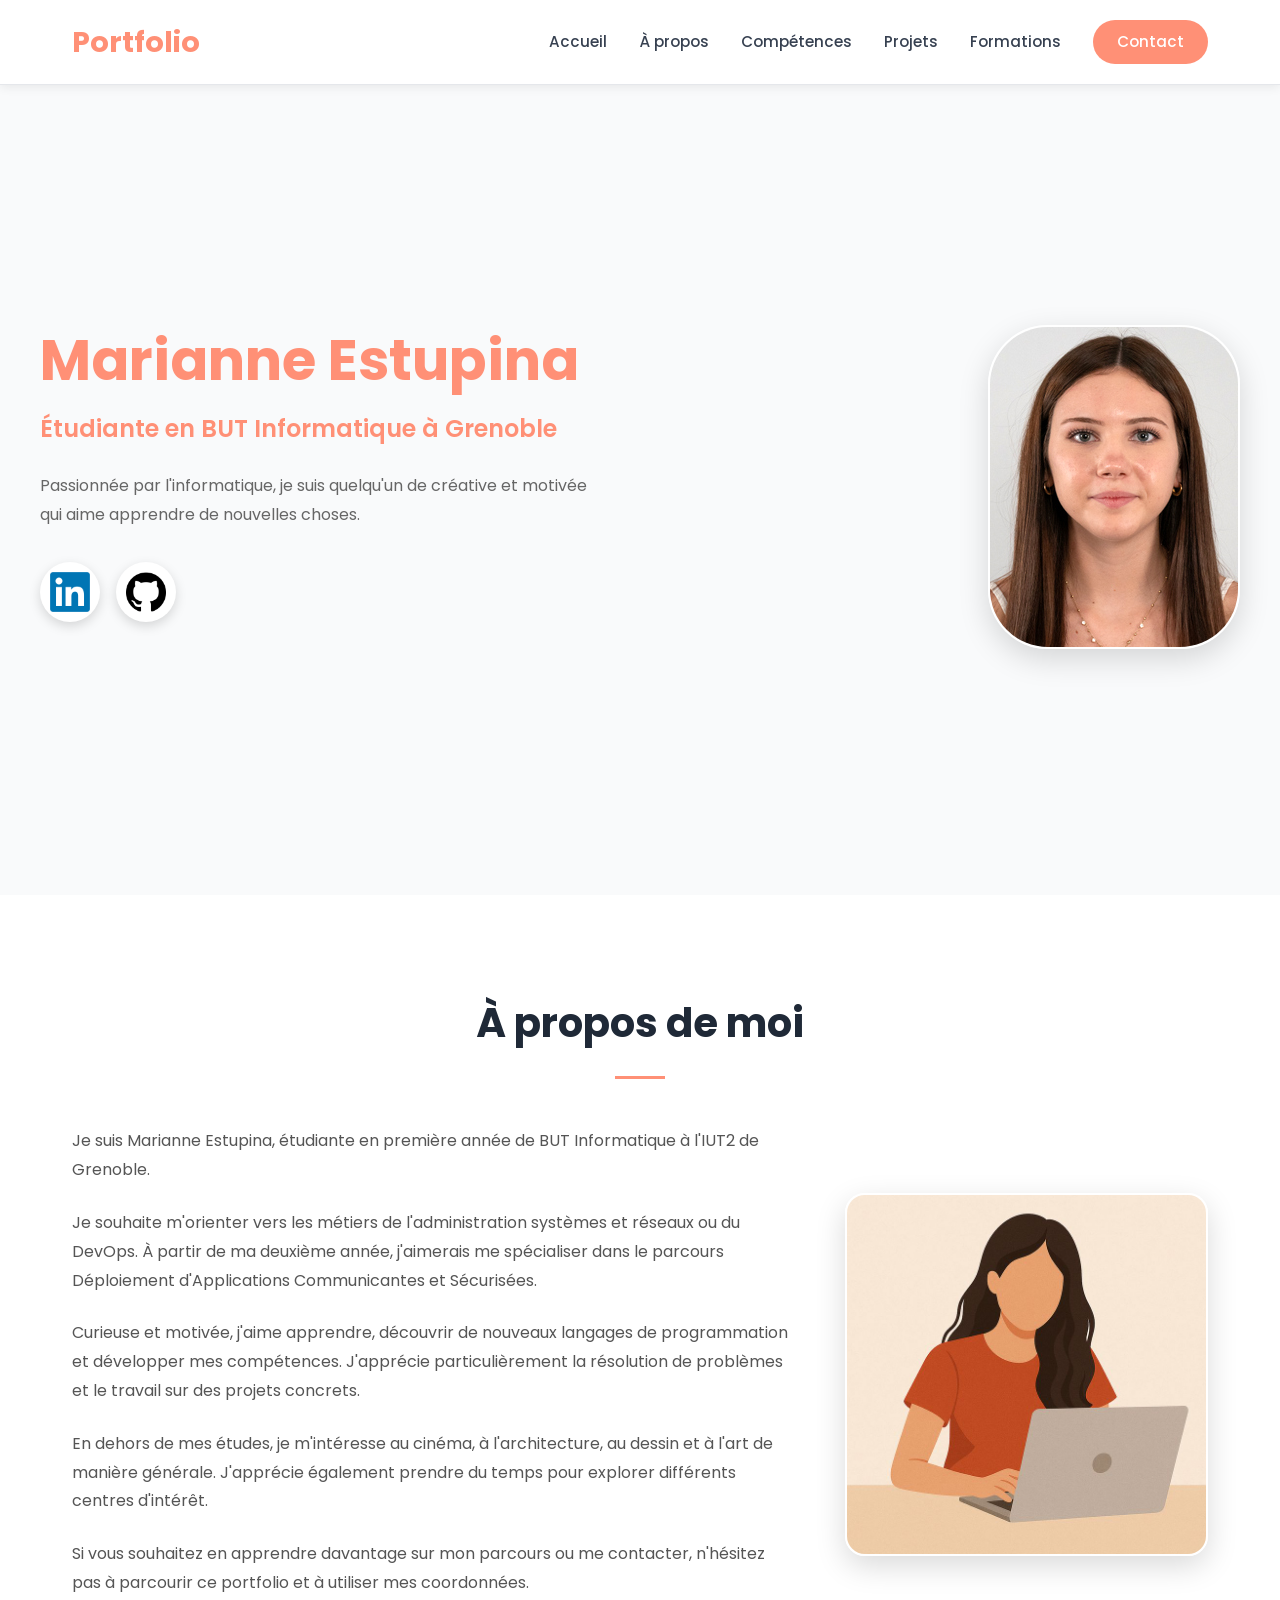
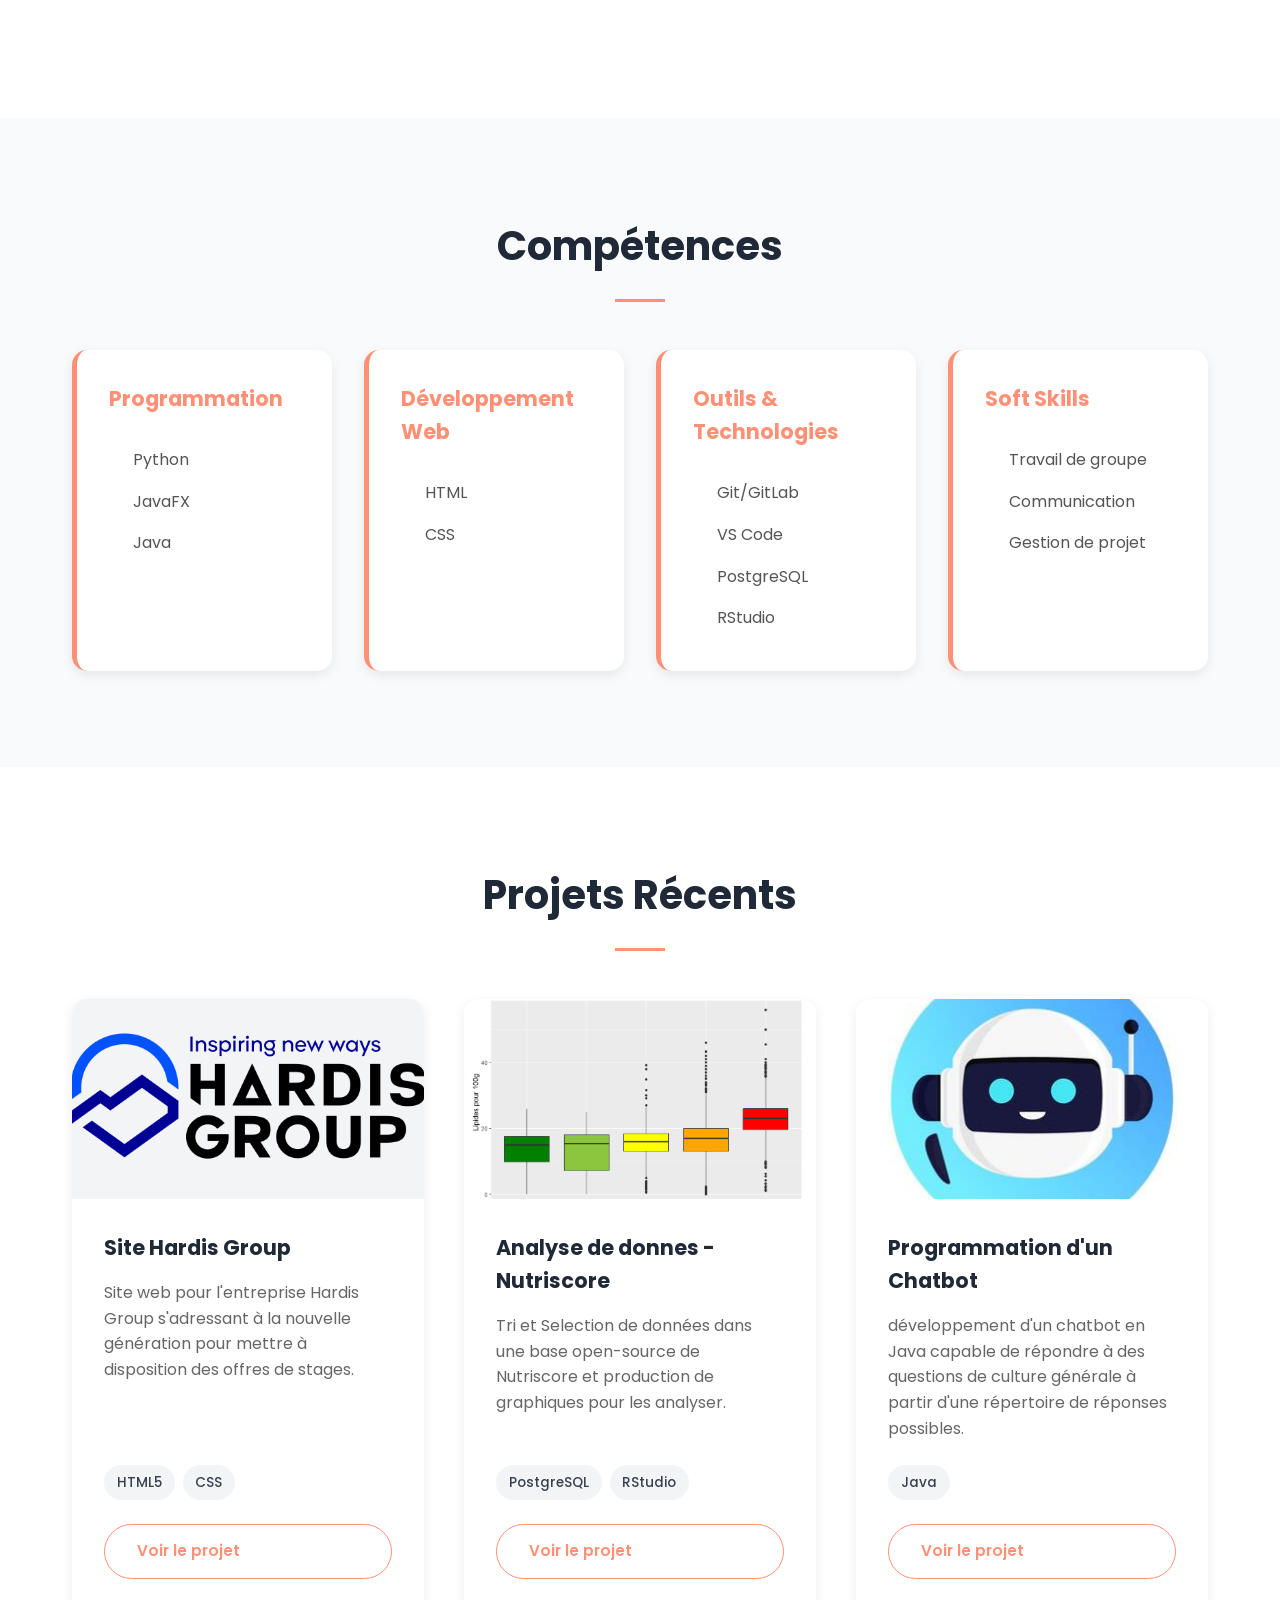
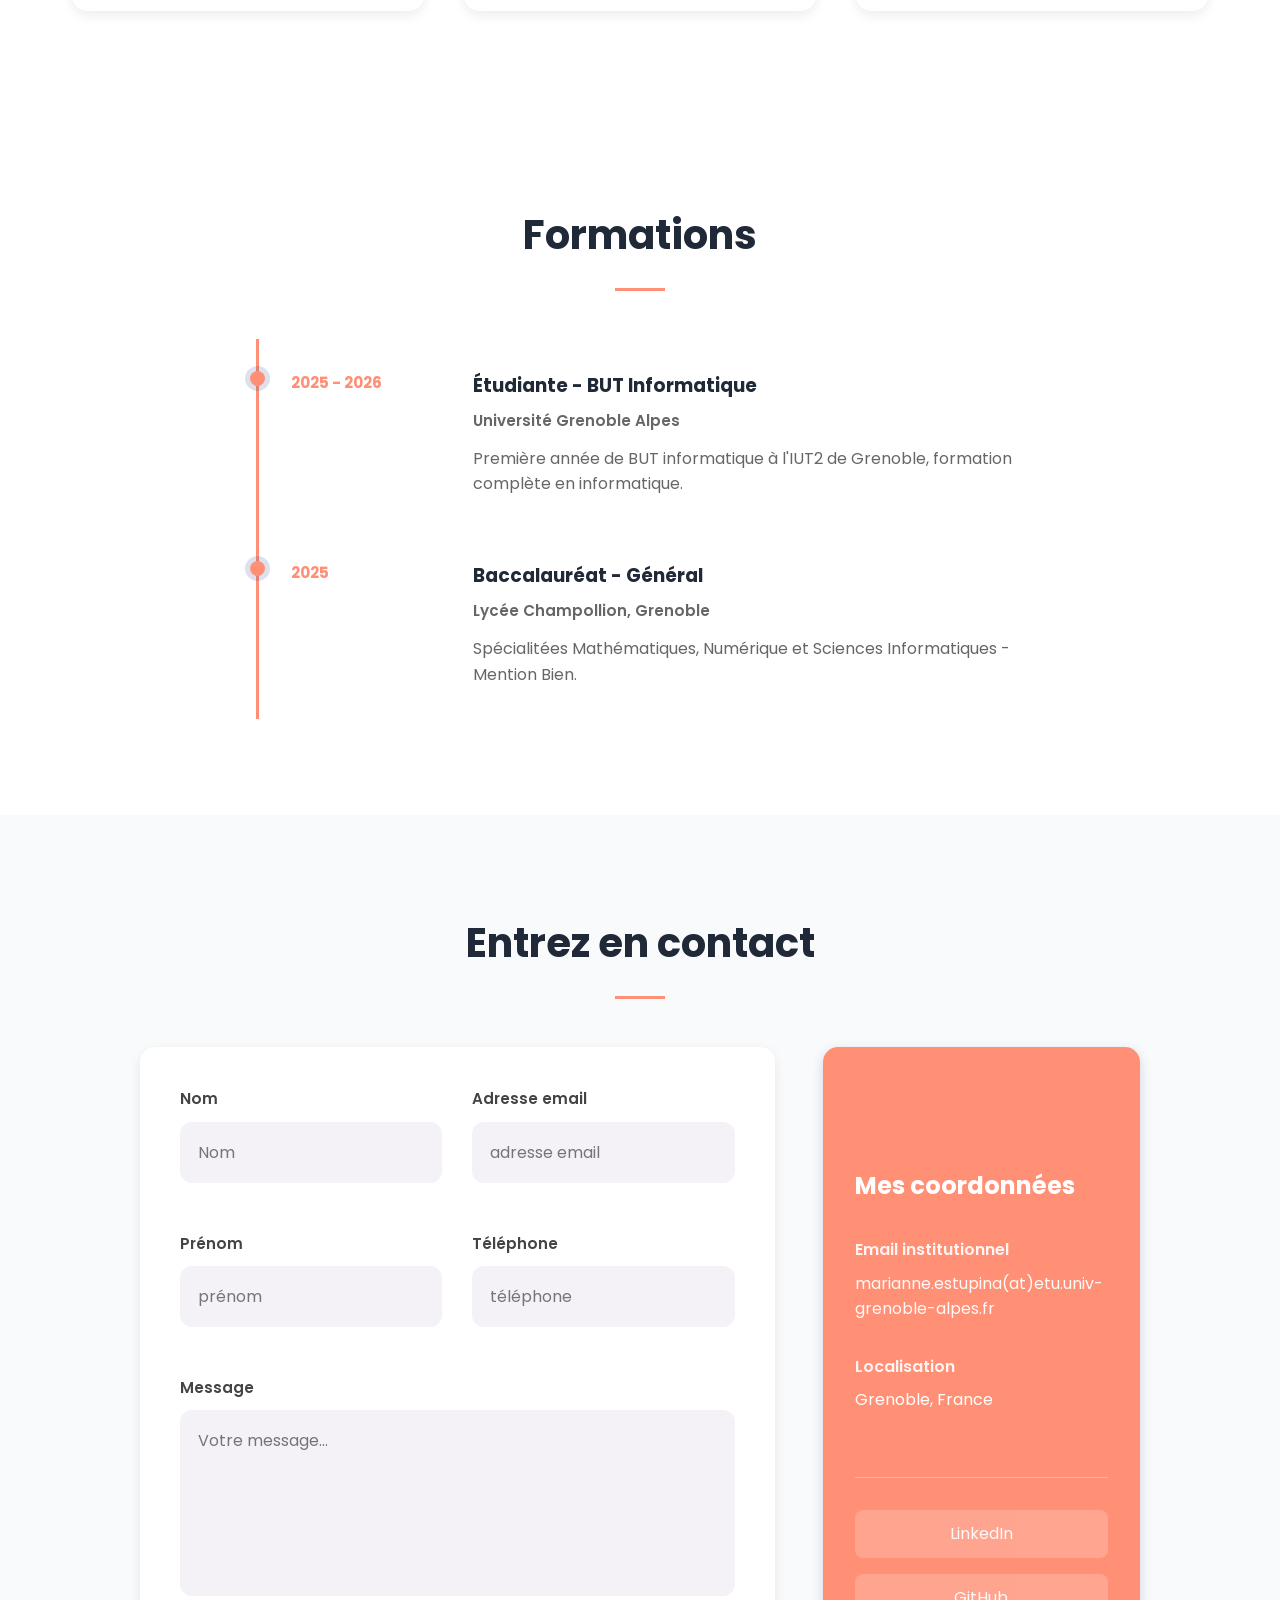
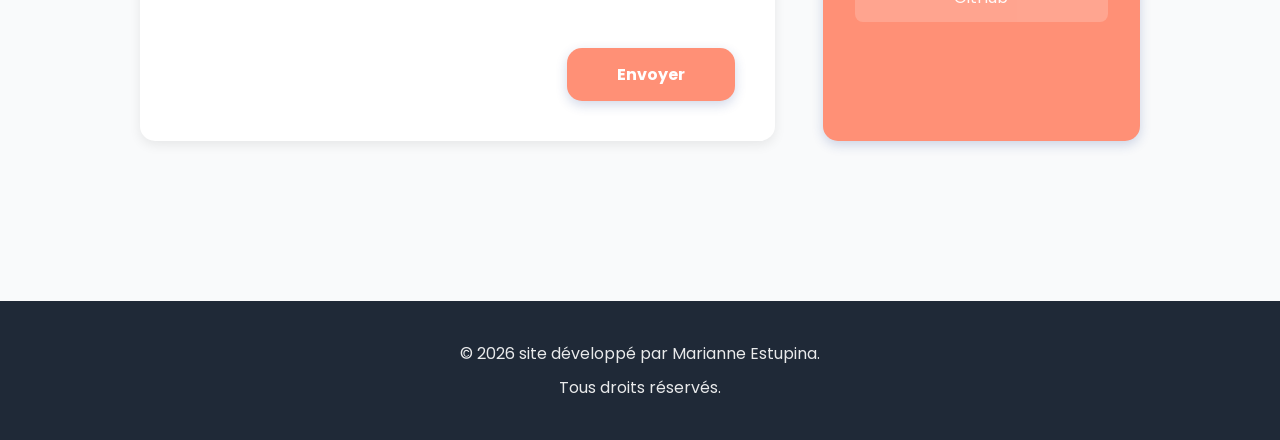
==== index.html @ e78cfd47 "Premier commit du portfolio" ====
<!DOCTYPE html>
<html lang="fr">

<head>
    <meta charset="UTF-8">
    <meta name="viewport" content="width=device-width, initial-scale=1.0">
    <title>Portfolio - Marianne Estupina</title>
    <link rel="stylesheet" href="portfolio.css">
    <link href="https://fonts.googleapis.com/css2?family=Poppins:wght@300;400;600;700&display=swap" rel="stylesheet">
</head>

<body>
    <header class="navbar">
        <div class="navbar-container">
            <div class="logo">Portfolio</div>
            <nav class="nav-menu">
                <ul>
                    <li><a href="#accueil" class="nav-link">Accueil</a></li>
                    <li><a href="#apropos" class="nav-link">À propos</a></li>
                    <li><a href="#competences" class="nav-link">Compétences</a></li>
                    <li><a href="#projets" class="nav-link">Projets</a></li>
                    <li><a href="#experiences" class="nav-link">Formations</a></li>
                    <li><a href="#contact" class="nav-link cta">Contact</a></li>
                </ul>
            </nav>
        </div>
    </header>

    <main>
        <!-- SECTION ACCUEIL -->
        <section id="accueil" class="hero">
            <div class="hero-content">
                <div class="hero-text">
                    <h1>Marianne Estupina</h1>
                    <p class="subtitle">Étudiante en BUT Informatique à Grenoble</p>
                    <p class="description">Passionnée par l'informatique, je suis quelqu'un de créative et motivée qui aime apprendre de nouvelles choses.</p>
                    <div class="social-links">
                        <a href="https://www.linkedin.com/in/marianne-estupina-a378453ab" class="social-link linkedin" title="LinkedIn"><img src="images/logo-linkedin.png" alt="logo linkedin" width="40"></a>
                        <a href="https://github.com/marianneee8" class="social-link github" title="GitHub"><img src="images/logo-github.png" alt="logo github" width="40"></a>
                    </div>
                </div>
                <div class="hero-image">
                    <img src="images/photo_profil.jpg" alt="Photo de profil de Marianne">
                </div>
            </div>
        </section>

        <!-- SECTION À PROPOS -->
        <section id="apropos" class="about">
            <div class="container">
                <h2 class="section-title">À propos de moi</h2>
                <div class="about-content">
                    <div class="about-text">
                        <p>Je suis Marianne Estupina, étudiante en première année de BUT Informatique à l'IUT2 de Grenoble.</p>
                        <p>Je souhaite m'orienter vers les métiers de l'administration systèmes et réseaux ou du DevOps.
                            À partir de ma deuxième année, j'aimerais me spécialiser dans le parcours Déploiement d'Applications
                            Communicantes et Sécurisées.
                        </p>
                        <p>Curieuse et motivée, j'aime apprendre, découvrir de nouveaux langages de programmation et développer mes compétences.
                            J'apprécie particulièrement la résolution de problèmes et le travail sur des projets concrets.
                        </p>
                        <p>En dehors de mes études, je m'intéresse au cinéma, à l'architecture, au dessin et à l'art de manière générale.
                            J'apprécie également prendre du temps pour explorer différents centres d'intérêt.
                        </p>
                        <p>Si vous souhaitez en apprendre davantage sur mon parcours ou me contacter,
                            n'hésitez pas à parcourir ce portfolio et à utiliser mes coordonnées.
                        </p>
                    </div>
                    <div class="about-image">
                        <img src="images/image-accueil.jpg" alt="Photo de profil de Marianne">
                    </div>
                </div>
            </div>
        </section>

        <!-- SECTION COMPÉTENCES -->
        <section id="competences" class="skills">
            <div class="container">
                <h2 class="section-title">Compétences</h2>
                <div class="skills-grid">
                    <div class="skill-category">
                        <h3>Programmation</h3>
                        <ul>
                            <li>Python</li>
                            <li>JavaFX</li>
                            <li>Java</li>
                            <li></li>
                        </ul>
                    </div>
                    <div class="skill-category">
                        <h3>Développement Web</h3>
                        <ul>
                            <li>HTML</li>
                            <li>CSS</li>
                        </ul>
                    </div>
                    <div class="skill-category">
                        <h3>Outils &amp; Technologies</h3>
                        <ul>
                            <li>Git/GitLab</li>
                            <li>VS Code</li>
                            <li>PostgreSQL</li>
                            <li>RStudio</li>
                        </ul>
                    </div>
                    <div class="skill-category">
                        <h3>Soft Skills</h3>
                        <ul>
                            <li>Travail de groupe</li>
                            <li>Communication</li>
                            <li>Gestion de projet</li>
                        </ul>
                    </div>
                </div>
            </div>
        </section>

        <!-- SECTION PROJETS -->
        <section id="projets" class="projects">
            <div class="container">
                <h2 class="section-title">Projets Récents</h2>
                <div class="projects-grid">
                    <div class="project-card">
                        <div class="project-image">
                            <img src="images/image-projet-hardis.png" alt="Site Hardis Group">
                        </div>
                        <div class="project-info">
                            <h3>Site Hardis Group</h3>
                            <p>Site web pour l'entreprise Hardis Group s'adressant à la nouvelle génération pour mettre à disposition des offres de stages.</p>
                            <div class="project-tags">
                                <span>HTML5</span>
                                <span>CSS</span>
                            </div>
                            <a href="projet1.html" class="btn btn-secondary">Voir le projet</a>
                        </div>
                    </div>
                    <div class="project-card">
                        <div class="project-image">
                            <img src="images/image-projet-nutriscore.png" alt="Analyse de Données Nutriscore">
                        </div>
                        <div class="project-info">
                            <h3>Analyse de donnes - Nutriscore</h3>
                            <p>Tri et Selection de données dans une base open-source de Nutriscore et production de graphiques pour les analyser.</p>
                            <div class="project-tags">
                                <span>PostgreSQL</span>
                                <span>RStudio</span>
                            </div>
                            <a href="projet2.html" class="btn btn-secondary">Voir le projet</a>
                        </div>
                    </div>
                    <div class="project-card">
                        <div class="project-image">
                            <img src="images/image-projet-chatbot.jpg" alt="Programmation d'un Chatbot">
                        </div>
                        <div class="project-info">
                            <h3>Programmation d'un Chatbot</h3>
                            <p>développement d'un chatbot en Java capable de répondre à des questions de culture générale à partir d'une répertoire de réponses possibles.</p>
                            <div class="project-tags">
                                <span>Java</span>
                            </div>
                            <a href="projet3.html" class="btn btn-secondary">Voir le projet</a>
                        </div>
                    </div>
                </div>
            </div>
        </section>

        <!-- SECTION EXPÉRIENCES -->
        <section id="experiences" class="experiences">
            <div class="container">
                <h2 class="section-title">Formations</h2>
                <div class="timeline">
                    <div class="timeline-item">
                        <div class="timeline-date">2025 - 2026</div>
                        <div class="timeline-content">
                            <h3>Étudiante - BUT Informatique</h3>
                            <p class="company">Université Grenoble Alpes</p>
                            <p>Première année de BUT informatique à l'IUT2 de Grenoble, formation complète en informatique.</p>
                        </div>
                    </div>
                    <div class="timeline-item">
                        <div class="timeline-date">2025</div>
                        <div class="timeline-content">
                            <h3>Baccalauréat - Général</h3>
                            <p class="company">Lycée Champollion, Grenoble</p>
                            <p>Spécialitées Mathématiques, Numérique et Sciences Informatiques - Mention Bien.</p>
                        </div>
                    </div>
                </div>
            </div>
        </section>

        <!-- SECTION CONTACT -->
        <section id="contact" class="contact">
            <div class="container">
                <h2 class="section-title">Entrez en contact</h2>
                <div class="contact-wrapper">
                    <form class="contact-form">
                        <div class="form-row">
                            <div class="form-group">
                                <label for="nom">Nom</label>
                                <input type="text" id="nom" name="nom" placeholder="Nom">
                            </div>
                            <div class="form-group">
                                <label for="email">Adresse email</label>
                                <input type="email" id="email" name="email" placeholder="adresse email">
                            </div>
                        </div>

                        <div class="form-row">
                            <div class="form-group">
                                <label for="prenom">Prénom</label>
                                <input type="text" id="prenom" name="prenom" placeholder="prénom">
                            </div>
                            <div class="form-group">
                                <label for="tel">Téléphone</label>
                                <input type="tel" id="tel" name="tel" placeholder="téléphone">
                            </div>
                        </div>

                        <div class="form-group full">
                            <label for="message">Message</label>
                            <textarea id="message" name="message" rows="6" placeholder="Votre message..."></textarea>
                        </div>

                        <div class="button-container">
                            <button type="submit" class="btn-submit">envoyer</button>
                        </div>
                    </form>

                    <div class="contact-info">
                        <h3>Mes coordonnées</h3>
                        <div class="info-item">
                            <span class="label">Email institutionnel</span>
                            <a href="mailto:marianne@example.com">marianne.estupina(at)etu.univ-grenoble-alpes.fr</a>
                        </div>
                        <div class="info-item">
                            <span class="label">Localisation</span>
                            <p>Grenoble, France</p>
                        </div>
                        <div class="social-contact">
                            <a href="https://www.linkedin.com/in/marianne-estupina-a378453ab" class="social-icon">LinkedIn</a>
                            <a href="https://github.com/marianneee8" class="social-icon">GitHub</a>
                        </div>
                    </div>
                </div>
            </div>
        </section>

    </main>

    <!-- FOOTER -->
    <footer class="footer">
        <div class="footer-content">
            <p>&copy; 2026 site développé par Marianne Estupina.</p>
            <p>Tous droits réservés.</p>
        </div>
    </footer>

</body>

</html>
---- portfolio.css ----
/* ============================================
   VARIABLES ET RÉINITIALISATION
   ============================================ */

:root {
    --primary-color: #ff9076;
    --secondary-color: #ffffff;
    --accent-color: #6b7280;
    --dark-color: #1f2937;
    --light-color: #f9fafb;
    --text-color: #374151;
    --border-color: #e5e7eb;
    --shadow: 0 1px 3px rgba(0, 0, 0, 0.1);
    --shadow-hover: 0 4px 6px rgba(255, 144, 118, 0.15);
}

* {
    margin: 0;
    padding: 0;
    box-sizing: border-box;
}

html {
    scroll-behavior: smooth;
}

body {
    font-family: 'Poppins', sans-serif;
    color: var(--text-color);
    background-color: #f9fafb;
    line-height: 1.6;
}

/* ============================================
   HEADER / NAVIGATION
   ============================================ */

.navbar {
    position: sticky;
    top: 0;
    z-index: 1000;
    background: #ffffff;
    box-shadow: 0 2px 10px rgba(0, 0, 0, 0.08);
    border-bottom: 1px solid var(--border-color);
}

.navbar-container {
    max-width: 1200px;
    margin: 0 auto;
    display: flex;
    justify-content: space-between;
    align-items: center;
    padding: 1.2rem 2rem;
}

.logo {
    font-size: 1.8rem;
    font-weight: 700;
    color: var(--primary-color);
}

.logo a {
    text-decoration: none;
    color: inherit;
}

.nav-menu ul {
    display: flex;
    gap: 2rem;
    list-style: none;
    align-items: center;
    flex-wrap: wrap;
    border: none;
    padding: 0;
}

.nav-link {
    text-decoration: none;
    color: var(--text-color);
    font-weight: 500;
    font-size: 0.95rem;
    transition: all 0.3s ease;
    position: relative;
}

.nav-link:hover {
    color: var(--primary-color);
}



.nav-link.cta {
    background: var(--primary-color);
    color: white;
    padding: 0.7rem 1.5rem;
    border-radius: 50px;
    transition: all 0.3s ease;
}

.nav-link.cta:hover {
    transform: translateY(-2px);
    box-shadow: 0 5px 15px rgba(179, 116, 212, 0.4);
}



/* ============================================
   SECTION HERO
   ============================================ */

.hero {
    min-height: 90vh;
    display: flex;
    align-items: center;
    justify-content: center;
    background: #f9fafb;
    padding: 4rem 2rem;
    position: relative;
    overflow: hidden;
    
}



.hero-content {
    max-width: 1200px;
    margin: 0 auto;
    display: grid;
    grid-template-columns: 1fr 1fr;
    gap: 4rem;
    align-items: center;
    position: relative;
    z-index: 1;
}

.hero-text h1 {
    font-size: 3.5rem;
    font-weight: 700;
    color: var(--primary-color);
    margin-bottom: 1rem;
    line-height: 1.2;
}

.subtitle {
    font-size: 1.5rem;
    color: var(--primary-color);
    font-weight: 600;
    margin-bottom: 1.5rem;
}

.description {
    font-size: 1rem;
    color: #666;
    margin-bottom: 2rem;
    line-height: 1.8;
}

.social-links {
    display: flex;
    gap: 1rem;
    margin-bottom: 2rem;
}

.social-link {
    display: flex;
    align-items: center;
    justify-content: center;
    text-decoration: none;
    transition: all 0.3s ease;
    width: 60px;
    height: 60px;
    background-color: #ffffff;
    border-radius: 50%;
    box-shadow: 0 4px 12px rgba(0, 0, 0, 0.15);
}

.social-link:hover {
    transform: scale(1.1);
    box-shadow: 0 8px 20px rgba(0, 0, 0, 0.25);
}

.hero-image {
    perspective: 1000px;
    margin-left: auto;
}

.hero-image img {
    width: 100%;
    max-width: 300px;
    border-radius: 60px;
    box-shadow: 0 10px 30px rgba(0, 0, 0, 0.15);
    border: 2px solid #fff;
}

/* ============================================
   BOUTONS
   ============================================ */

.btn {
    display: inline-block;
    padding: 0.9rem 2rem;
    border: none;
    border-radius: 50px;
    font-family: 'Poppins', sans-serif;
    font-weight: 600;
    cursor: pointer;
    transition: all 0.3s ease;
    text-decoration: none;
    font-size: 0.95rem;
}

.btn-primary {
    background: var(--primary-color);
    color: white;
    box-shadow: 0 4px 12px rgba(30, 58, 138, 0.2);
}

.btn-primary:hover {
    transform: translateY(-3px);
    box-shadow: 0 6px 16px rgba(30, 58, 138, 0.25);
}

.btn-secondary {
    background: white;
    color: var(--primary-color);
    border: 1px solid var(--primary-color);
}

.btn-secondary:hover {
    background: var(--primary-color);
    color: white;
}

/* ============================================
   CONTENEUR
   ============================================ */

.container {
    max-width: 1200px;
    margin: 0 auto;
    padding: 0 2rem;
}

/* ============================================
   SECTIONS (À PROPOS, COMPÉTENCES, ETC.)
   ============================================ */

section {
    padding: 6rem 2rem;
}

.section-title {
    font-size: 2.5rem;
    font-weight: 700;
    text-align: center;
    margin-bottom: 3rem;
    color: var(--dark-color);
    position: relative;
    padding-bottom: 1.5rem;
}

.section-title::after {
    content: '';
    position: absolute;
    width: 50px;
    height: 3px;
    background: var(--primary-color);
    bottom: 0;
    left: 50%;
    transform: translateX(-50%);
}

/* À PROPOS */

.about {
    background: #ffffff;
}

.about-content {
    display: grid;
    grid-template-columns: 2fr 1fr;
    gap: 3rem;
    align-items: center;
}

.about-text p {
    margin-bottom: 1.5rem;
    color: #555;
    font-size: 1rem;
    line-height: 1.8;
}

.about-image {
    display: flex;
    justify-content: flex-end;
    align-items: center;
    overflow: hidden;
    border-radius: 20px;
    box-shadow: 0 10px 30px rgba(0, 0, 0, 0.15);
    border: 2px solid #fff;
}

.about-image img {
    width: 100%;
    height: auto;
    object-fit: cover;
    display: block;
}

/* COMPÉTENCES */

.skills {
    background: #f9fafb;
}

.skills-grid {
    display: grid;
    grid-template-columns: repeat(auto-fit, minmax(250px, 1fr));
    gap: 2rem;
}

.skill-category {
    padding: 2rem;
    background: #ffffff;
    border-radius: 15px;
    border-left: 5px solid var(--primary-color);
    box-shadow: 0 4px 12px rgba(0, 0, 0, 0.08);
    transition: all 0.3s ease;
}

.skill-category:hover {
    transform: translateY(-5px);
    box-shadow: var(--shadow);
}

.skill-category h3 {
    color: var(--primary-color);
    margin-bottom: 1.5rem;
    font-size: 1.3rem;
}

.skill-category ul {
    list-style: none;
}

.skill-category li {
    padding: 0.5rem 0;
    color: #555;
    position: relative;
    padding-left: 1.5rem;
}

.skill-category li::before {
    content: '✓';
    position: absolute;
    left: 0;
    color: var(--secondary-color);
    font-weight: bold;
}

/* PROJETS */

.projects {
    background: #ffffff;
}

.projects-grid {
    display: grid;
    grid-template-columns: repeat(auto-fit, minmax(300px, 1fr));
    gap: 2.5rem;
}

.project-card {
    background: #ffffff;
    border-radius: 15px;
    overflow: hidden;
    box-shadow: 0 4px 12px rgba(0, 0, 0, 0.08);
    transition: all 0.3s ease;
    display: flex;
    flex-direction: column;
}

.project-card:hover {
    transform: translateY(-10px);
    box-shadow: var(--shadow-hover);
}

.project-image {
    width: 100%;
    height: 200px;
    background: #f3f4f6;
    display: flex;
    align-items: center;
    justify-content: center;
    overflow: hidden;
}

.project-image img {
    width: 100%;
    height: 100%;
    object-fit: cover;
    transition: transform 0.3s ease;
}

.project-card:hover .project-image img {
    transform: scale(1.1);
}

.project-info {
    padding: 2rem;
    flex-grow: 1;
    display: flex;
    flex-direction: column;
}

.project-info h3 {
    color: var(--dark-color);
    margin-bottom: 1rem;
    font-size: 1.3rem;
}

.project-info p {
    color: #666;
    margin-bottom: 1.5rem;
    flex-grow: 1;
}

.project-tags {
    display: flex;
    flex-wrap: wrap;
    gap: 0.5rem;
    margin-bottom: 1.5rem;
}

.project-tags span {
    background: #f3f4f6;
    color: #374151;
    padding: 0.4rem 0.8rem;
    border-radius: 20px;
    font-size: 0.85rem;
    font-weight: 500;
}

/* EXPÉRIENCES / TIMELINE */

.experiences {
    background: #ffffff;
}

.timeline {
    max-width: 800px;
    margin: 0 auto;
}

.timeline-item {
    display: grid;
    grid-template-columns: 150px 1fr;
    gap: 2rem;
    padding: 2rem 0;
    border-left: 3px solid var(--primary-color);
    padding-left: 2rem;
    margin-left: 1rem;
    position: relative;
}

.timeline-item::before {
    content: '';
    position: absolute;
    left: -9px;
    top: 2rem;
    width: 15px;
    height: 15px;
    background: var(--primary-color);
    border-radius: 50%;
    box-shadow: 0 0 0 5px rgba(30, 58, 138, 0.15);
}

.timeline-date {
    font-weight: 700;
    color: var(--primary-color);
    font-size: 0.95rem;
}

.timeline-content h3 {
    color: var(--dark-color);
    margin-bottom: 0.5rem;
}

.company {
    color: var(--secondary-color);
    font-weight: 600;
    font-size: 0.95rem;
    margin-bottom: 0.8rem;
}

.timeline-content p {
    color: #666;
    line-height: 1.6;
}

/* ============================================
   CONTACT
   ============================================ */

.contact {
    background: #f9fafb;
}

.contact-subtitle {
    text-align: center;
    color: #666;
    font-size: 1.1rem;
    margin-bottom: 3rem;
}

.contact-wrapper {
    display: grid;
    grid-template-columns: 2fr 1fr;
    gap: 3rem;
    max-width: 1000px;
    margin: 0 auto;
}

.contact-form {
    background: #ffffff;
    padding: 2.5rem;
    border-radius: 15px;
    box-shadow: 0 4px 12px rgba(0, 0, 0, 0.08);
}

.form-row {
    display: grid;
    grid-template-columns: 1fr 1fr;
    gap: 1.5rem;
}

.form-group {
    margin-bottom: 1.5rem;
}

.form-group.full {
    grid-column: 1 / -1;
}

label {
    display: block;
    margin-bottom: 0.5rem;
    color: var(--dark-color);
    font-weight: 600;
    font-size: 0.95rem;
}

input, textarea {
    width: 100%;
    padding: 0.9rem;
    border: 1px solid var(--border-color);
    border-radius: 8px;
    font-family: 'Poppins', sans-serif;
    transition: all 0.3s ease;
    background: white;
}

input:focus, textarea:focus {
    outline: none;
    border-color: var(--primary-color);
    box-shadow: 0 0 0 2px rgba(30, 58, 138, 0.1);
}

textarea {
    resize: vertical;
}

.button-container {
    display: flex;
    justify-content: center;
    margin-top: 2rem;
}

.btn-submit {
    background: var(--primary-color);
    color: white;
    padding: 0.9rem 2.5rem;
    border: none;
    border-radius: 50px;
    font-family: 'Poppins', sans-serif;
    font-weight: 600;
    font-size: 0.95rem;
    cursor: pointer;
    transition: all 0.3s ease;
    box-shadow: 0 4px 12px rgba(30, 58, 138, 0.2);
    text-transform: capitalize;
}

.btn-submit:hover {
    transform: translateY(-3px);
    box-shadow: var(--shadow-hover);
}

.contact-info {
    background: var(--primary-color);
    color: white;
    padding: 2rem;
    border-radius: 15px;
    display: flex;
    flex-direction: column;
    justify-content: center;
    box-shadow: 0 4px 12px rgba(30, 58, 138, 0.2);
}

.contact-info h3 {
    margin-bottom: 2rem;
    font-size: 1.5rem;
}

.info-item {
    margin-bottom: 2rem;
}

.label {
    display: block;
    font-weight: 600;
    margin-bottom: 0.5rem;
    opacity: 0.9;
}

.contact-info a {
    color: white;
    text-decoration: none;
    transition: all 0.3s ease;
    opacity: 0.95;
}

.contact-info a:hover {
    opacity: 1;
    text-decoration: underline;
}

.contact-info p {
    margin: 0;
}

.social-contact {
    display: flex;
    flex-direction: column;
    gap: 1rem;
    margin-top: 2rem;
    padding-top: 2rem;
    border-top: 1px solid rgba(255, 255, 255, 0.3);
}

.social-icon {
    display: inline-block;
    padding: 0.7rem 1.2rem;
    background: rgba(255, 255, 255, 0.2);
    border-radius: 8px;
    text-align: center;
    transition: all 0.3s ease;
}

.social-icon:hover {
    background: rgba(255, 255, 255, 0.3);
}

/* ============================================
   FOOTER
   ============================================ */

.footer {
    background: var(--dark-color);
    color: white;
    padding: 2rem;
    text-align: center;
    margin-top: 4rem;
}

.footer-content p {
    margin: 0.5rem 0;
    opacity: 0.9;
}

.heart {
    color: #ff6b9d;
    animation: heartbeat 1.5s ease-in-out infinite;
}

@keyframes heartbeat {
    0%, 100% { transform: scale(1); }
    25% { transform: scale(1.2); }
    50% { transform: scale(1); }
}

/* ============================================
   PAGES DE DÉTAIL DES PROJETS
   ============================================ */

.project-detail {
    background: #ffffff;
    padding: 4rem 2rem;
    min-height: 100vh;
}

.back-link {
    display: inline-block;
    color: var(--primary-color);
    text-decoration: none;
    font-weight: 600;
    margin-bottom: 2rem;
    transition: all 0.3s ease;
}

.back-link:hover {
    transform: translateX(-5px);
    color: #ff7d5f;
}

.project-detail-content {
    display: grid;
    grid-template-columns: 1fr 1.2fr;
    gap: 3rem;
    align-items: start;
    max-width: 1200px;
    margin: 0 auto;
}

.project-detail-image {
    position: sticky;
    top: 100px;
}

.project-detail-image img {
    width: 100%;
    border-radius: 20px;
    box-shadow: 0 10px 30px rgba(0, 0, 0, 0.15);
    transition: all 0.3s ease;
    margin-bottom: 1rem;
}

.project-3 img:first-child {
    width: 60%;
    margin-bottom: 1.5rem;
}

.project-2 img {
    width: 102%;
}

.project-detail-image:hover img {
    transform: scale(1.02);
}

.project-detail-info h1 {
    font-size: 2.5rem;
    color: var(--dark-color);
    margin-bottom: 2rem;
    font-weight: 700;
}

.detail-section {
    margin-bottom: 2.5rem;
    padding-bottom: 2rem;
    border-bottom: 1px solid var(--border-color);
}

.detail-section:last-child {
    border-bottom: none;
}

.detail-section h3 {
    font-size: 1.3rem;
    color: var(--primary-color);
    margin-bottom: 1rem;
    font-weight: 600;
}

.detail-section p {
    color: var(--text-color);
    line-height: 1.8;
    font-size: 1rem;
    margin-bottom: 0.5rem;
}

.objectives-list,
.learnings-list {
    list-style: none;
    padding: 0;
}

.objectives-list li,
.learnings-list li {
    padding: 0.8rem 0;
    padding-left: 1.5rem;
    position: relative;
    color: var(--text-color);
    line-height: 1.6;
}

.objectives-list li::before,
.learnings-list li::before {
    content: '✓';
    position: absolute;
    left: 0;
    color: var(--primary-color);
    font-weight: bold;
    font-size: 1.2rem;
}

.skills-list {
    display: flex;
    flex-wrap: wrap;
    gap: 0.8rem;
}

.skill-tag {
    display: inline-block;
    background: linear-gradient(135deg, rgba(255, 144, 118, 0.1), rgba(255, 144, 118, 0.2));
    color: var(--primary-color);
    padding: 0.6rem 1rem;
    border-radius: 25px;
    font-size: 0.9rem;
    font-weight: 500;
    border: 1px solid rgba(255, 144, 118, 0.3);
    transition: all 0.3s ease;
}

.skill-tag:hover {
    background: linear-gradient(135deg, rgba(255, 144, 118, 0.2), rgba(255, 144, 118, 0.3));
    transform: translateY(-2px);
    box-shadow: 0 4px 12px rgba(255, 144, 118, 0.2);
}

/* ============================================
   RESPONSIVE DESIGN
   ============================================ */

@media (max-width: 768px) {
    .hero-content {
        grid-template-columns: 1fr;
        gap: 2rem;
    }

    .hero-text h1 {
        font-size: 2.5rem;
    }

    .subtitle {
        font-size: 1.2rem;
    }

    .about-content {
        grid-template-columns: 1fr;
    }

    .contact-wrapper {
        grid-template-columns: 1fr;
    }

    .timeline-item {
        grid-template-columns: 100px 1fr;
        gap: 1rem;
        padding-left: 1rem;
        margin-left: 0.5rem;
    }

    .nav-menu ul {
        gap: 1rem;
        font-size: 0.9rem;
    }

    .section-title {
        font-size: 2rem;
    }

    .projects-grid {
        grid-template-columns: 1fr;
    }

    .form-row {
        grid-template-columns: 1fr;
    }
}

@media (max-width: 480px) {
    .hero-text h1 {
        font-size: 2rem;
    }

    .subtitle {
        font-size: 1rem;
    }

    .section-title {
        font-size: 1.5rem;
    }

    .navbar-container {
        flex-direction: column;
        gap: 1rem;
    }

    .nav-menu ul {
        flex-direction: column;
        align-items: flex-start;
    }

    .skills-grid {
        grid-template-columns: 1fr;
    }

    .timeline-item {
        grid-template-columns: 1fr;
        margin-left: 0;
        border-left: none;
        border-top: 3px solid var(--primary-color);
        padding-left: 0;
        padding-top: 2rem;
    }

    .timeline-item::before {
        left: auto;
        top: -9px;
    }
}


#contact .underline {
    width: 60px;
    height: 4px;
    background-color: #b374d4;
    border-radius: 2px;
}

/* La carte blanche du formulaire */
#contact .contact-card {
    background-color: #ffffff;
    padding: 40px;
    border-radius: 30px;
    box-shadow: 0 15px 40px rgba(0, 0, 0, 0.04);
    width: 100%;
    max-width: 900px; /* Largeur maximale pour ne pas être trop étiré */
}

/* Espacement des champs */
#contact .form-row {
    display: flex;
    gap: 30px; /* Espace entre les colonnes */
    margin-bottom: 25px;
}

#contact .form-group {
    flex: 1;
    display: flex;
    flex-direction: column;
}

#contact .form-group label {
    font-size: 0.95rem;
    font-weight: 600;
    color: #444;
    margin-bottom: 10px;
}

#contact input, 
#contact textarea {
    background-color: #f4f2f7;
    border: 2px solid transparent;
    padding: 16px;
    border-radius: 12px;
    font-size: 1rem;
    outline: none;
    transition: border-color 0.3s ease;
}

/* Effet quand on clique sur un champ */
#contact input:focus, 
#contact textarea:focus {
    border-color: var(--primary-color);
}

/* Zone de texte du message */
#contact textarea {
    width: 100%;
    resize: none; /* Empêche le redimensionnement manuel */
    margin-bottom: 20px;
}

/* Alignement du bouton */
#contact .button-container {
    display: flex;
    justify-content: flex-end;
}

/* Style du bouton avec effet Hover */
#contact .btn-submit {
    background-color: #ff9076;
    color: white;
    border: none;
    padding: 14px 50px;
    border-radius: 15px;
    font-size: 1rem;
    font-weight: bold;
    cursor: pointer;
    transition: all 0.3s cubic-bezier(0.4, 0, 0.2, 1);
}

/* EFFET HOVER (Souris dessus) */
#contact .btn-submit:hover {
    background-color: #ff7d5f;
    transform: translateY(-3px); /* Le bouton monte légèrement */
    box-shadow: 0 8px 20px rgba(255, 144, 118, 0.4);
}

/* Effet quand on clique sur le bouton */
#contact .btn-submit:active {
    transform: translateY(-1px);
}

/* Adaptation pour mobile */
@media (max-width: 650px) {
    #contact .form-row {
        flex-direction: column;
        gap: 20px;
    }
    
    #contact .contact-card {
        padding: 25px;
    }
}

/* Responsive pour les pages de détail de projets */
@media (max-width: 768px) {
    .project-detail-content {
        grid-template-columns: 1fr;
        gap: 2rem;
    }

    .project-detail-image {
        position: static;
    }

    .project-detail-info h1 {
        font-size: 2rem;
    }

    .detail-section h3 {
        font-size: 1.1rem;
    }

    .skills-list {
        gap: 0.6rem;
    }

    .skill-tag {
        font-size: 0.85rem;
        padding: 0.5rem 0.8rem;
    }
}

@media (max-width: 480px) {
    .project-detail {
        padding: 2rem 1rem;
    }

    .project-detail-info h1 {
        font-size: 1.5rem;
    }

    .detail-section h3 {
        font-size: 1rem;
    }

    .detail-section p {
        font-size: 0.95rem;
    }

    .objectives-list li,
    .learnings-list li {
        font-size: 0.95rem;
        padding-left: 1.2rem;
    }
}
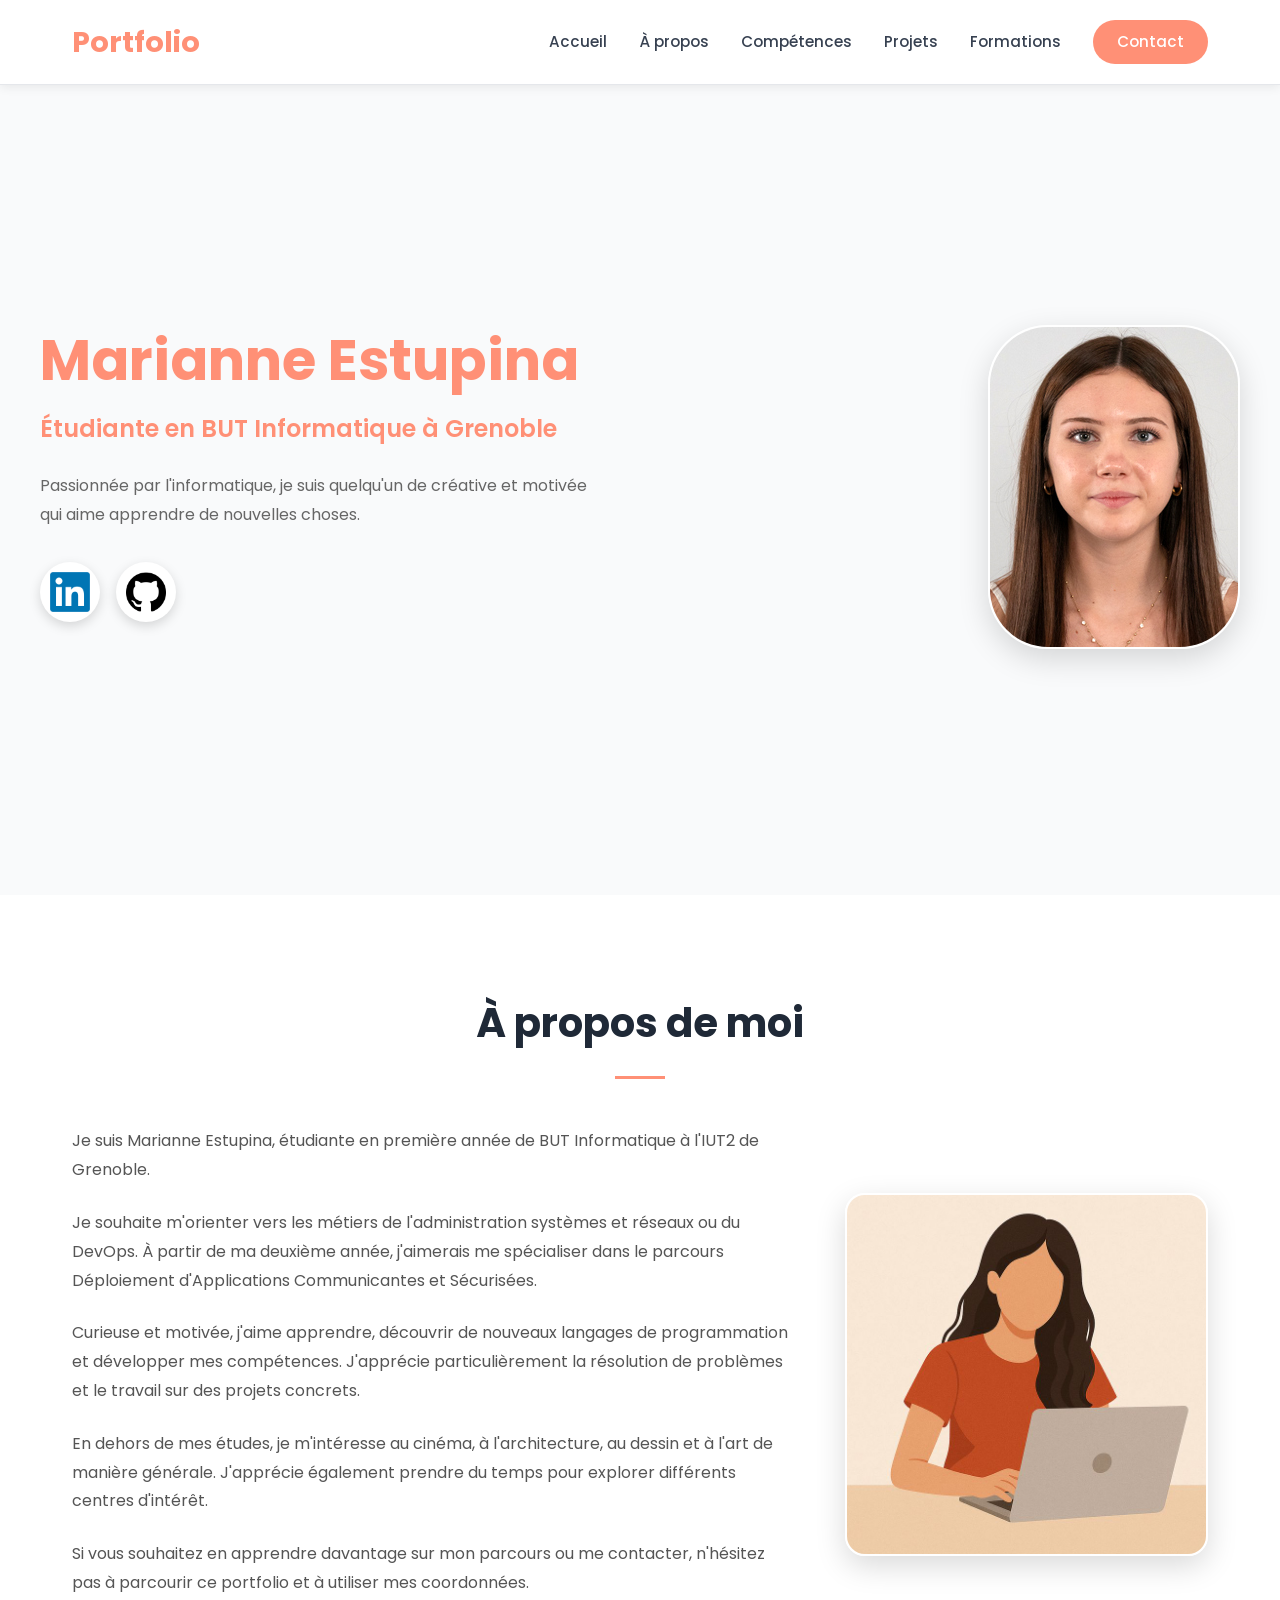
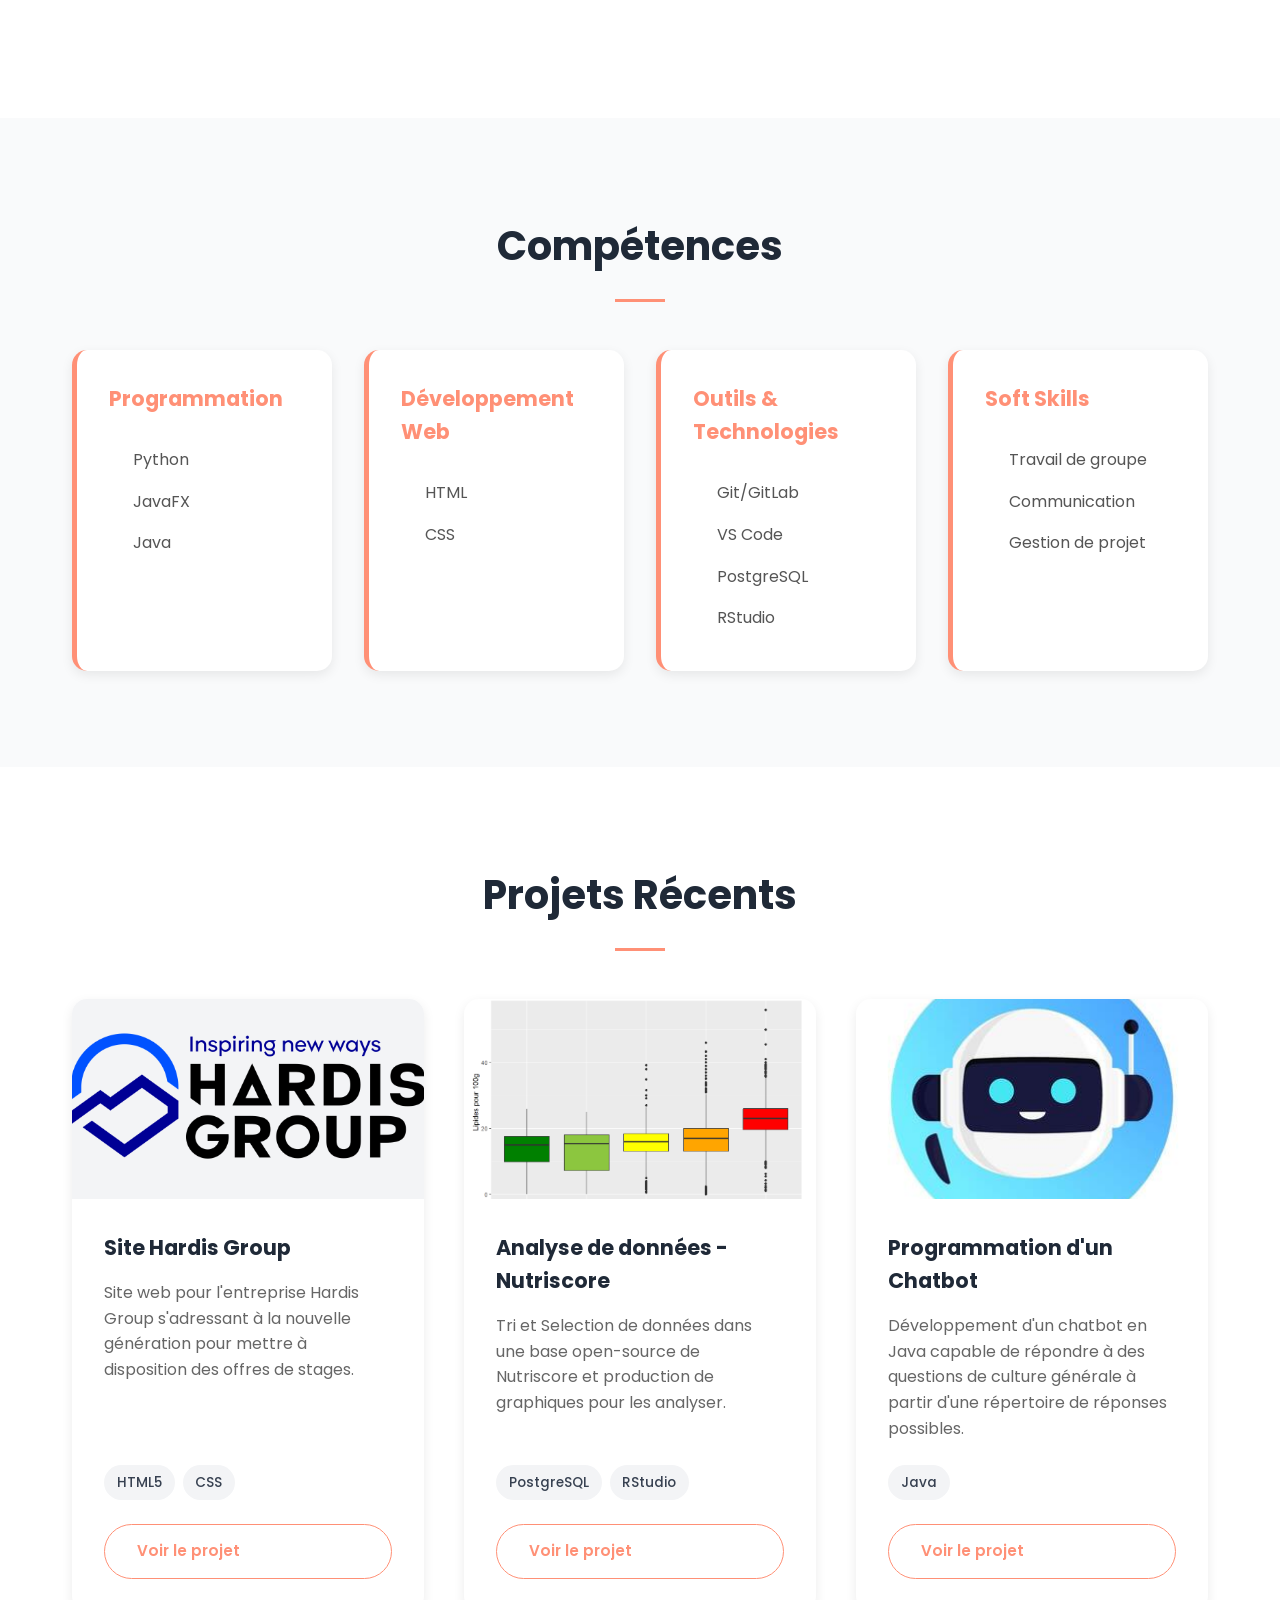
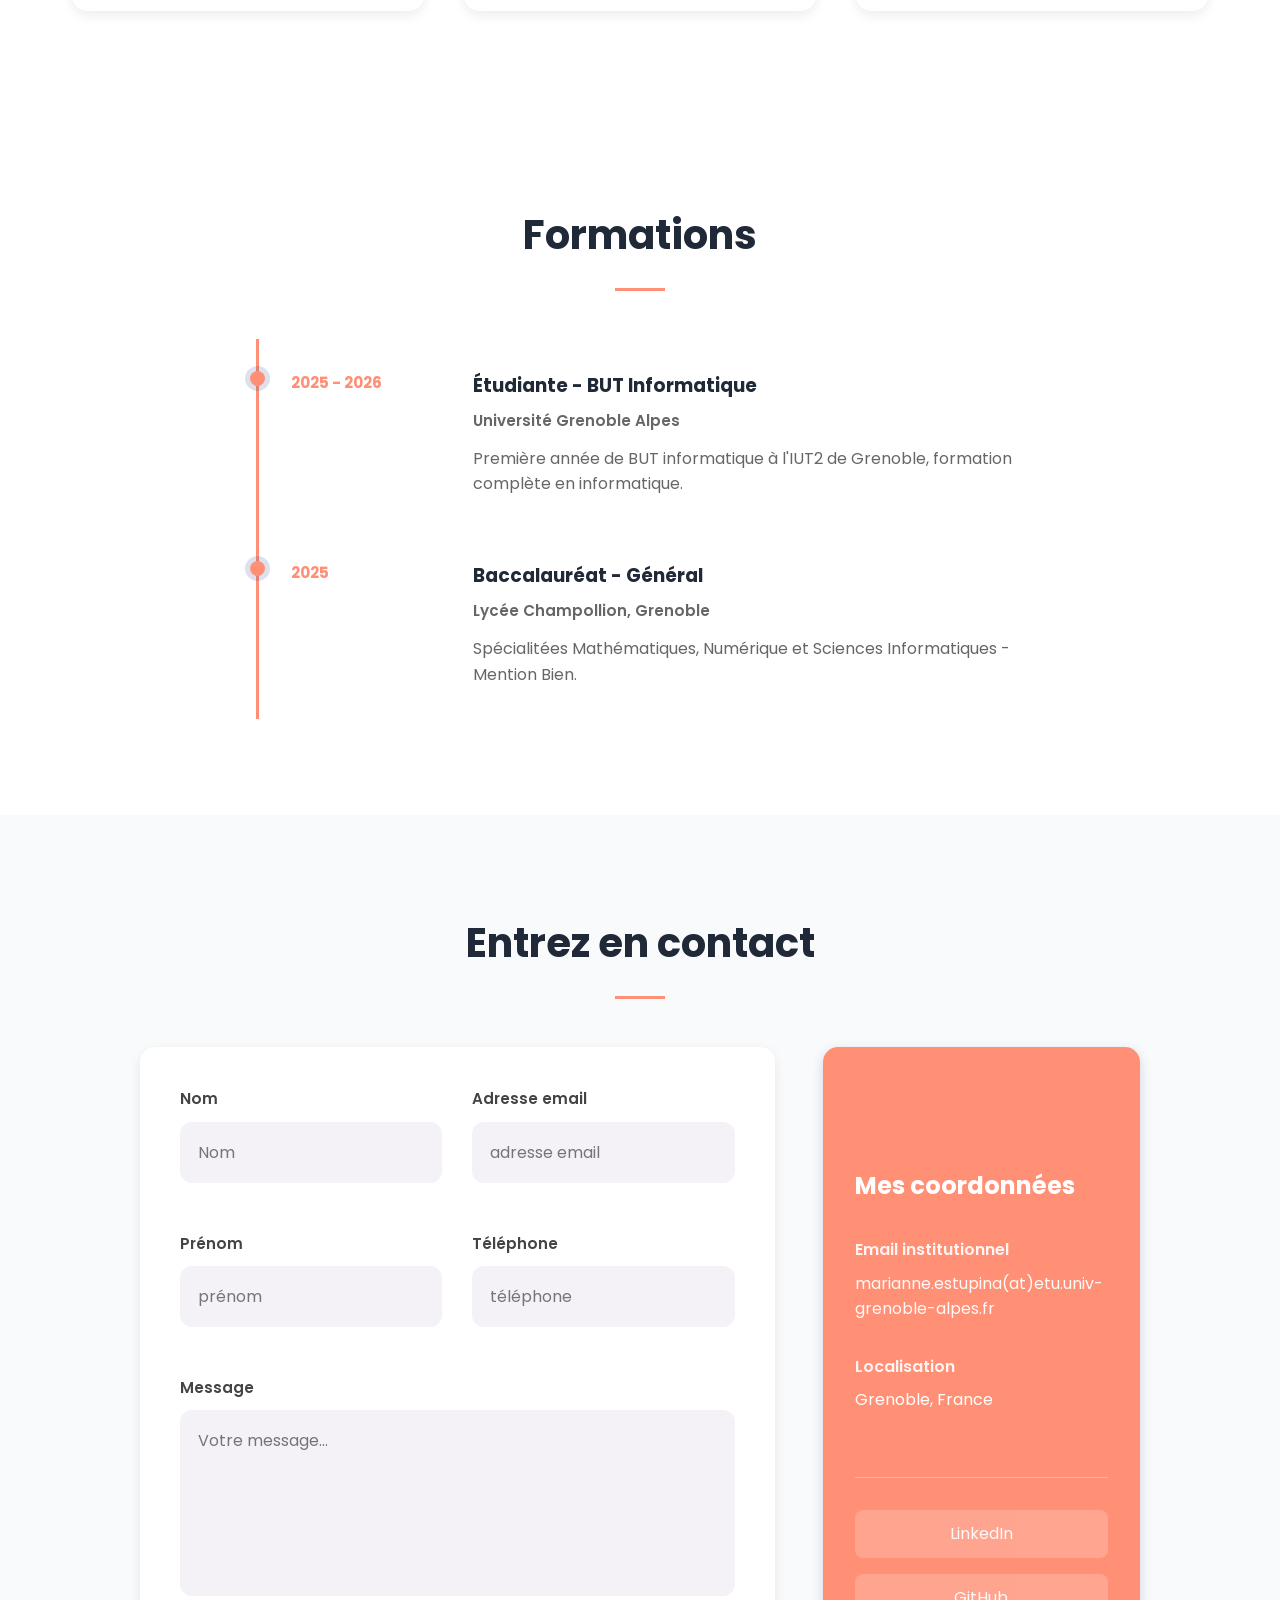
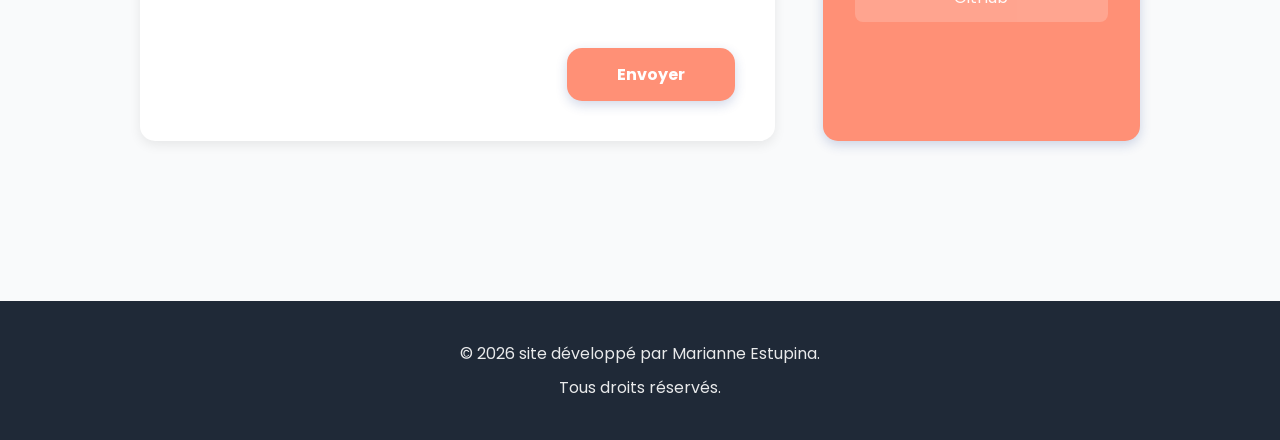
==== commit 65c20fa9: "Modification noms de projets" ====
--- a/index.html
+++ b/index.html
@@ -122,7 +122,7 @@
                 <div class="projects-grid">
                     <div class="project-card">
                         <div class="project-image">
-                            <img src="images/image-projet-hardis.png" alt="Site Hardis Group">
+                            <img src="images/image-projet-hardis.png" alt="projet universitaire - site Hardis Group">
                         </div>
                         <div class="project-info">
                             <h3>Site Hardis Group</h3>
@@ -139,7 +139,7 @@
                             <img src="images/image-projet-nutriscore.png" alt="Analyse de Données Nutriscore">
                         </div>
                         <div class="project-info">
-                            <h3>Analyse de donnes - Nutriscore</h3>
+                            <h3>Analyse de données - Nutriscore</h3>
                             <p>Tri et Selection de données dans une base open-source de Nutriscore et production de graphiques pour les analyser.</p>
                             <div class="project-tags">
                                 <span>PostgreSQL</span>
@@ -154,7 +154,7 @@
                         </div>
                         <div class="project-info">
                             <h3>Programmation d'un Chatbot</h3>
-                            <p>développement d'un chatbot en Java capable de répondre à des questions de culture générale à partir d'une répertoire de réponses possibles.</p>
+                            <p>Développement d'un chatbot en Java capable de répondre à des questions de culture générale à partir d'une répertoire de réponses possibles.</p>
                             <div class="project-tags">
                                 <span>Java</span>
                             </div>
